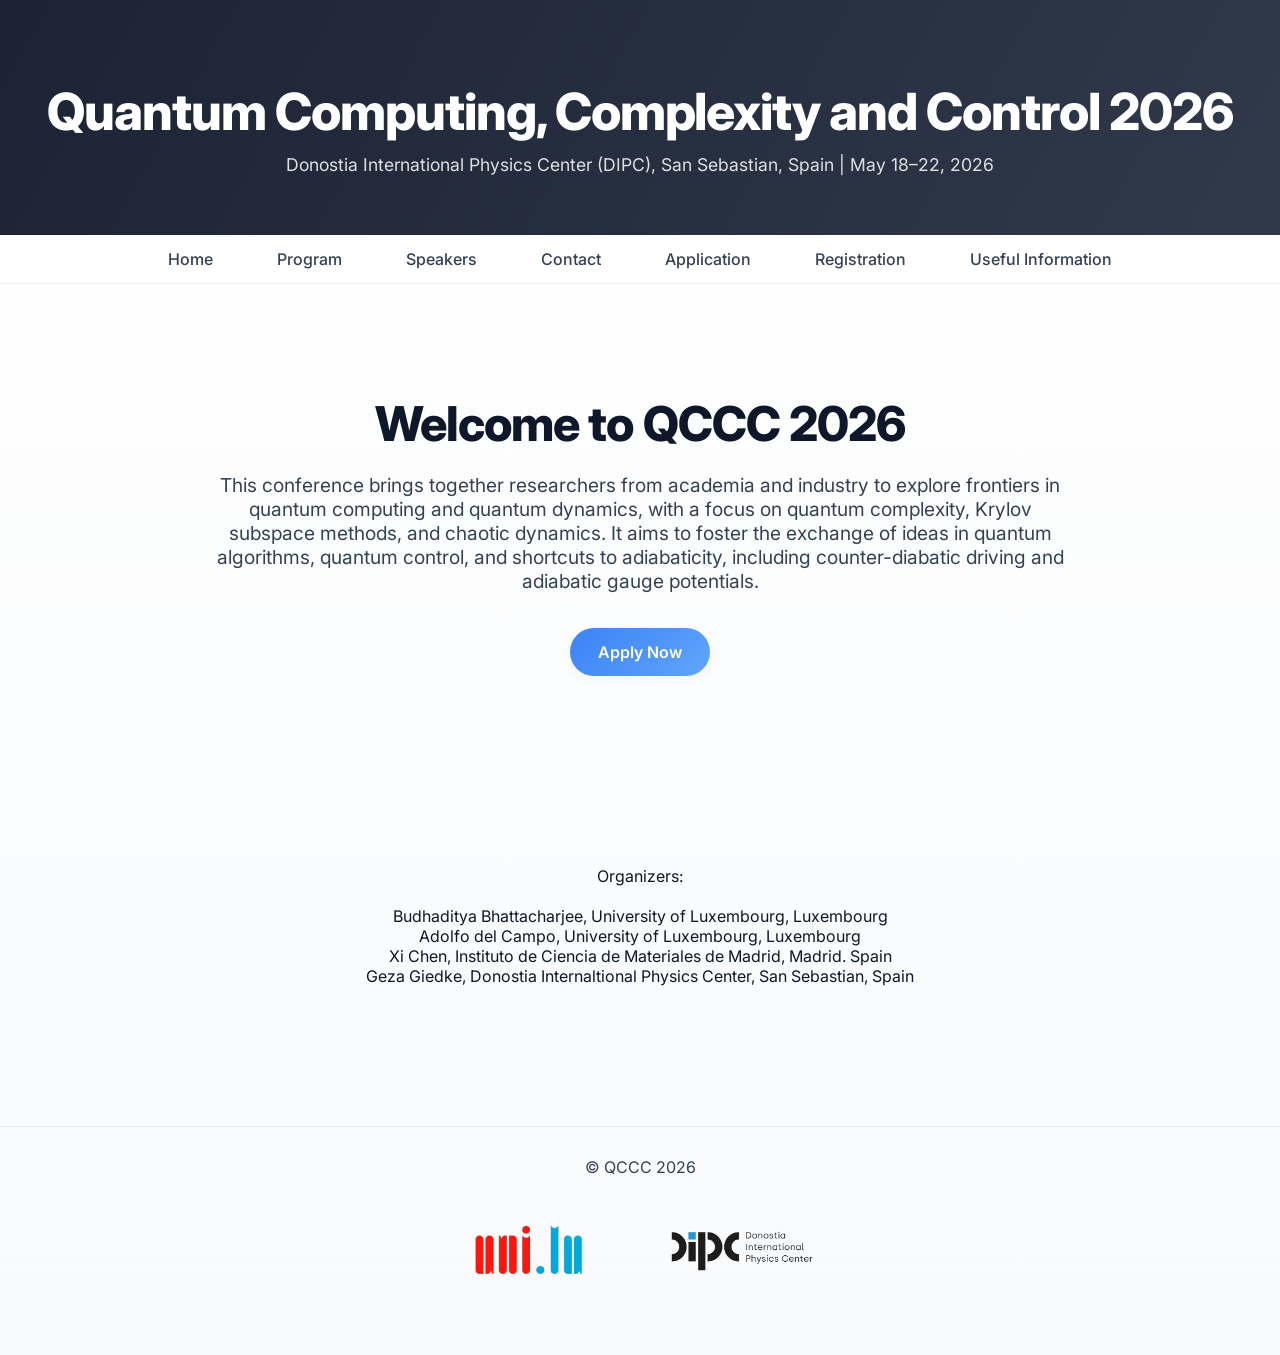
==== index.html @ 52e17d25 "Update index.html" ====
<!DOCTYPE html>
<html>
<head>
<title>Quantum Computing, Complexity and Control 2026</title>
<link rel="stylesheet" href="css/style.css">
</head>

<body>

<header>
<h1>Quantum Computing, Complexity and Control 2026</h1>
<p>Donostia International Physics Center (DIPC), San Sebastian, Spain | May 18–22, 2026</p>
</header>

<nav>
    <a href="index.html">Home</a>
    <a href="program.html">Program</a>
    <a href="speakers.html">Speakers</a>
    <a href="contact.html">Contact</a>
    <a href="application.html">Application</a>
    <a href="registration.html">Registration</a>
    <a href="useful-info.html">Useful Information</a>
</nav>

<section class="hero">
<h1>Welcome to QCCC 2026</h1>

<p style="text-align: center">
This conference brings together researchers from academia and industry to explore frontiers in quantum computing and quantum dynamics, with a focus on quantum complexity, Krylov subspace methods, and chaotic dynamics. 
It aims to foster the exchange of ideas in quantum algorithms, quantum control, and shortcuts to adiabaticity, including counter-diabatic driving and adiabatic gauge potentials.
</p>

<a href="application.html" class="btn">Apply Now</a>
</section>

<br>
<br>
<div class="container">
    <p style = "text-align: center">Organizers:</p>
    <br>
    <ul style = "text-align: center;list-style:none">
        <li> Budhaditya Bhattacharjee, University of Luxembourg, Luxembourg</li>
        <li> Adolfo del Campo, University of Luxembourg, Luxembourg</li>
        <li> Xi Chen, Instituto de Ciencia de Materiales de Madrid, Madrid. Spain </li>
        <li> Geza Giedke, Donostia Internaltional Physics Center, San Sebastian, Spain</li>
    </ul>
</div>

<footer>
© QCCC 2026
<div> 
    <img src="img/unilu.png" alt="University of Luxembourg" width= "200", height= "auto" style="vertical-align:middle">

    <img src="img/dipc.png" alt="Donostia International Physics Center" width= "200", height= "auto" style="vertical-align:middle">

</div>

</footer>

</body>
</html>
---- css/style.css ----
@import url('https://fonts.googleapis.com/css2?family=Inter:wght@300;400;500;600;700;900&display=swap');

:root {

    /* Modern neutral + accent palette */
    --bg: #f8fafc;
    --surface: rgba(255,255,255,0.7);
    --surface-solid: #ffffff;

    --primary: #0f172a;
    --secondary: #334155;

    --accent: #3b82f6;
    --accent-soft: #60a5fa;

    --border: rgba(0,0,0,0.06);

    --shadow-sm: 0 4px 12px rgba(0,0,0,0.04);
    --shadow-md: 0 8px 24px rgba(0,0,0,0.06);
    --shadow-lg: 0 20px 50px rgba(0,0,0,0.08);

    --radius-sm: 10px;
    --radius-md: 16px;
    --radius-lg: 22px;

}

/* RESET */

* {
    margin: 0;
    padding: 0;
    box-sizing: border-box;
}

body {

    font-family: "Inter", sans-serif;
    background: linear-gradient(to bottom, #ffffff, var(--bg));
    color: var(--primary);

    -webkit-font-smoothing: antialiased;
}

/* HEADER */

header {

    background:
        linear-gradient(120deg, rgba(15,23,42,0.95), rgba(30,41,59,0.92));

    color: white;

    padding: 80px 20px 60px 20px;

    text-align: center;

}

header h1 {

    font-size: clamp(2.2rem, 4vw, 3.2rem);

    font-weight: 800;

    letter-spacing: -0.02em;

    margin-bottom: 12px;
}

header p {

    font-size: 1.1rem;

    opacity: 0.85;

}

/* NAVBAR */

nav {

    position: sticky;

    top: 0;

    z-index: 1000;

    backdrop-filter: blur(12px);

    background: rgba(255,255,255,0.75);

    border-bottom: 1px solid var(--border);

    padding: 14px;

    text-align: center;

}

nav a {

    color: var(--secondary);

    margin: 0 16px;

    text-decoration: none;

    font-weight: 500;

    padding: 8px 14px;

    border-radius: var(--radius-sm);

    transition: all 0.25s ease;

}

nav a:hover {

    background: rgba(59,130,246,0.08);

    color: var(--accent);

}

/* HERO */

.hero {

    padding: 110px 20px 90px 20px;

    text-align: center;

    max-width: 900px;

    margin: auto;

}

.hero h1 {

    font-size: clamp(2rem, 4vw, 3rem);

    font-weight: 800;

    letter-spacing: -0.02em;

    margin-bottom: 20px;

}

.hero p {

    font-size: 1.2rem;

    color: var(--secondary);

    margin-bottom: 35px;

}

/* BUTTON */

.btn {

    display: inline-block;

    padding: 14px 28px;

    border-radius: 999px;

    background: linear-gradient(
        135deg,
        var(--accent),
        var(--accent-soft)
    );

    color: white;

    text-decoration: none;

    font-weight: 600;

    transition: all 0.25s ease;

    box-shadow: var(--shadow-sm);

}

.btn:hover {

    transform: translateY(-2px);

    box-shadow: var(--shadow-md);

}

/* CONTAINER */

.container {

    max-width: 1100px;

    margin: auto;

    padding: 60px 20px;

}

/* SPEAKER CARDS */

.speaker-grid {

    display: grid;

    grid-template-columns: repeat(auto-fit, minmax(260px, 1fr));

    gap: 26px;

}

.speaker {

    background: var(--surface-solid);

    padding: 28px;

    border-radius: var(--radius-md);

    border: 1px solid var(--border);

    box-shadow: var(--shadow-sm);

    transition: all 0.25s ease;

}

.speaker:hover {

    transform: translateY(-6px);

    box-shadow: var(--shadow-lg);

}

.speaker img {

    width: 90px;

    height: 90px;

    border-radius: 50%;

    margin-bottom: 14px;

}

/* TABLE */

table {

    width: 100%;

    border-collapse: collapse;

    background: var(--surface-solid);

    border-radius: var(--radius-md);

    overflow: hidden;

    box-shadow: var(--shadow-sm);

}

th {

    text-align: left;

    padding: 16px;

    font-weight: 600;

    background: rgba(59,130,246,0.08);

}

td {

    padding: 16px;

    border-top: 1px solid var(--border);

}

tr:hover {

    background: rgba(59,130,246,0.04);

}

/* FORM */

form {

    background: var(--surface-solid);

    padding: 32px;

    border-radius: var(--radius-md);

    border: 1px solid var(--border);

    box-shadow: var(--shadow-sm);

}

input,
textarea {

    width: 100%;

    padding: 12px 14px;

    border-radius: var(--radius-sm);

    border: 1px solid var(--border);

    margin-bottom: 18px;

    font-family: inherit;

    transition: all 0.2s ease;

}

input:focus,
textarea:focus {

    outline: none;

    border-color: var(--accent);

    box-shadow: 0 0 0 3px rgba(59,130,246,0.1);

}

/* FOOTER */

footer {

    margin-top: 80px;

    padding: 30px;

    text-align: center;

    color: var(--secondary);

    border-top: 1px solid var(--border);

}

/* RESPONSIVE */

@media (max-width: 768px) {

    .hero {

        padding: 70px 20px;

    }

}
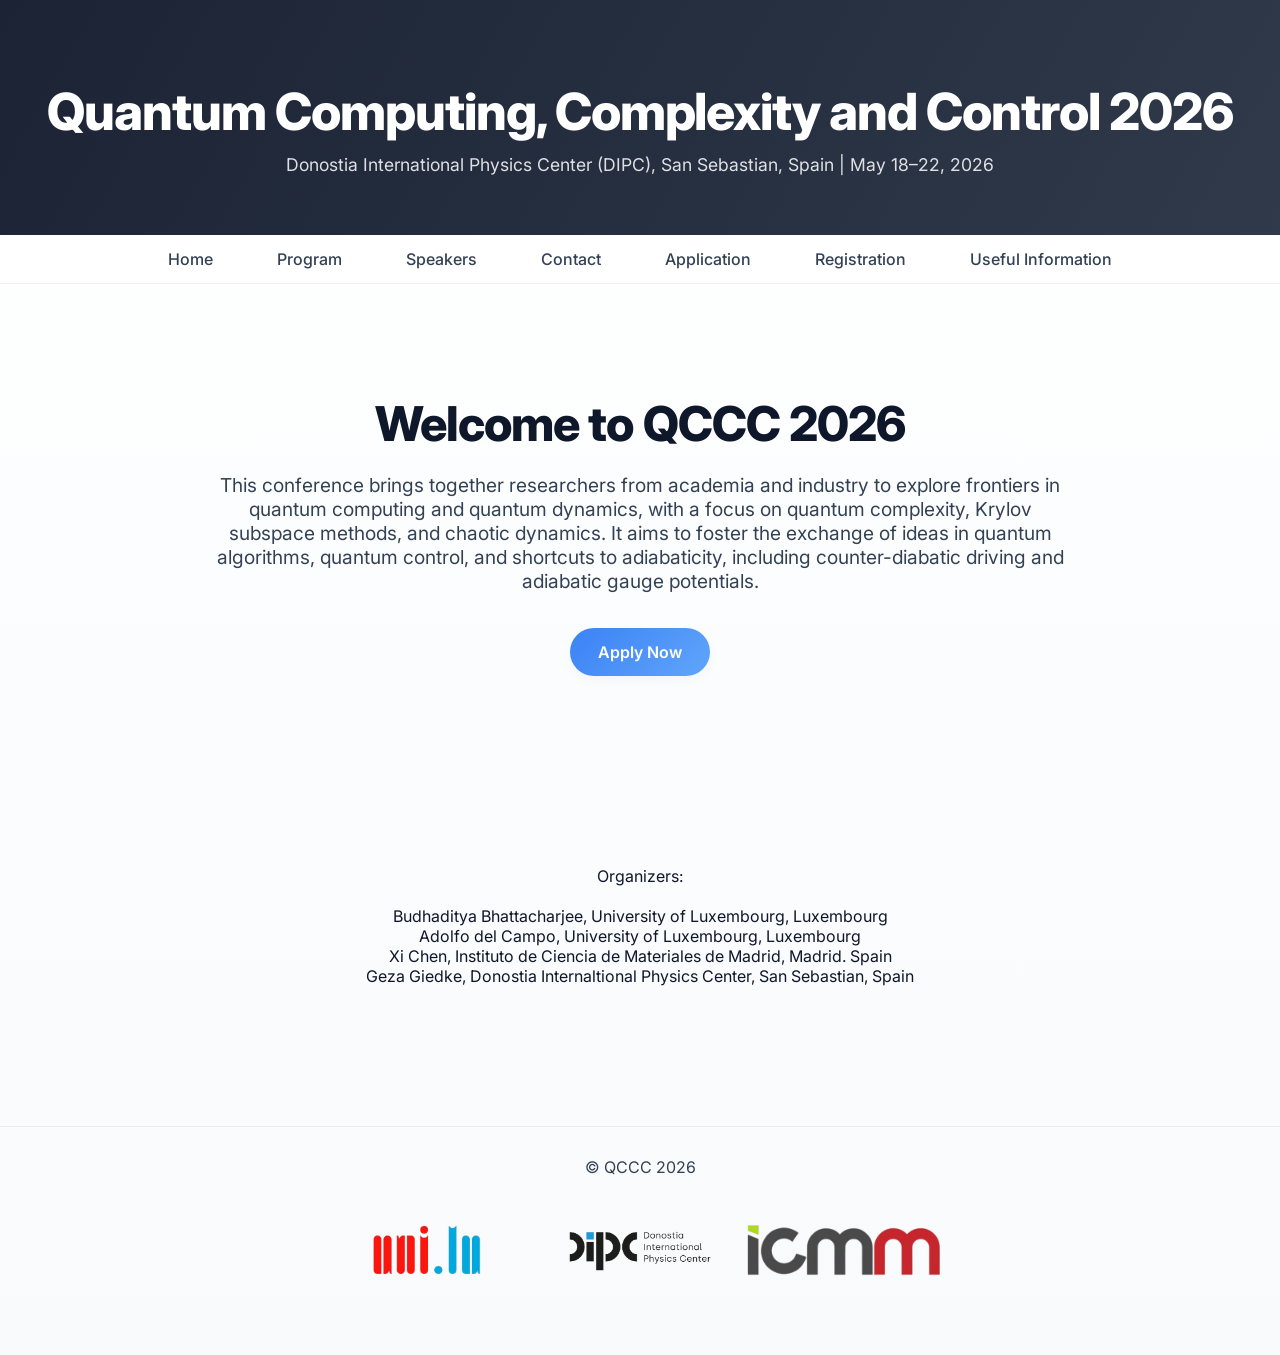
==== commit b576a7f3: "Update index.html" ====
--- a/index.html
+++ b/index.html
@@ -53,6 +53,8 @@
 
     <img src="img/dipc.png" alt="Donostia International Physics Center" width= "200", height= "auto" style="vertical-align:middle">
 
+    <img src="icmm-logo.png" alt=" Madrid Institute of Materials Science" width= "200", height= "auto" style="vertical-align:middle">
+
 </div>
 
 </footer>
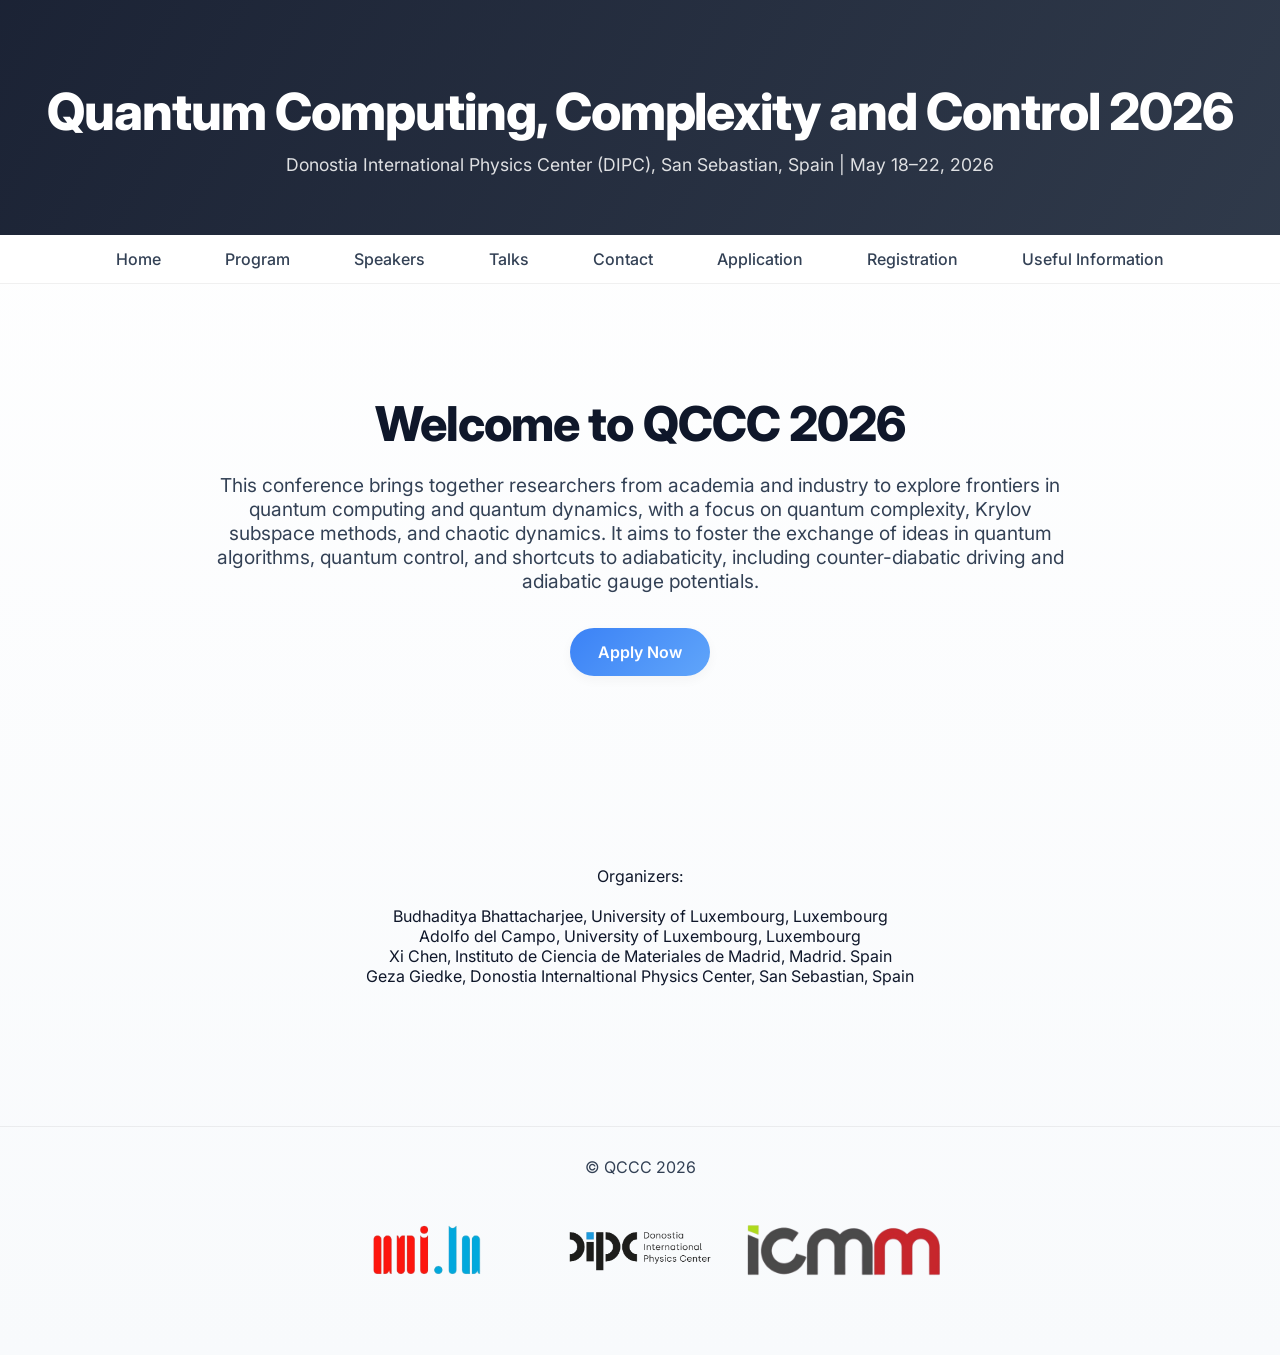
==== commit f199bdc6: "Update index.html" ====
--- a/index.html
+++ b/index.html
@@ -16,6 +16,7 @@
     <a href="index.html">Home</a>
     <a href="program.html">Program</a>
     <a href="speakers.html">Speakers</a>
+    <a href="Talks.html">Talks</a>
     <a href="contact.html">Contact</a>
     <a href="application.html">Application</a>
     <a href="registration.html">Registration</a>
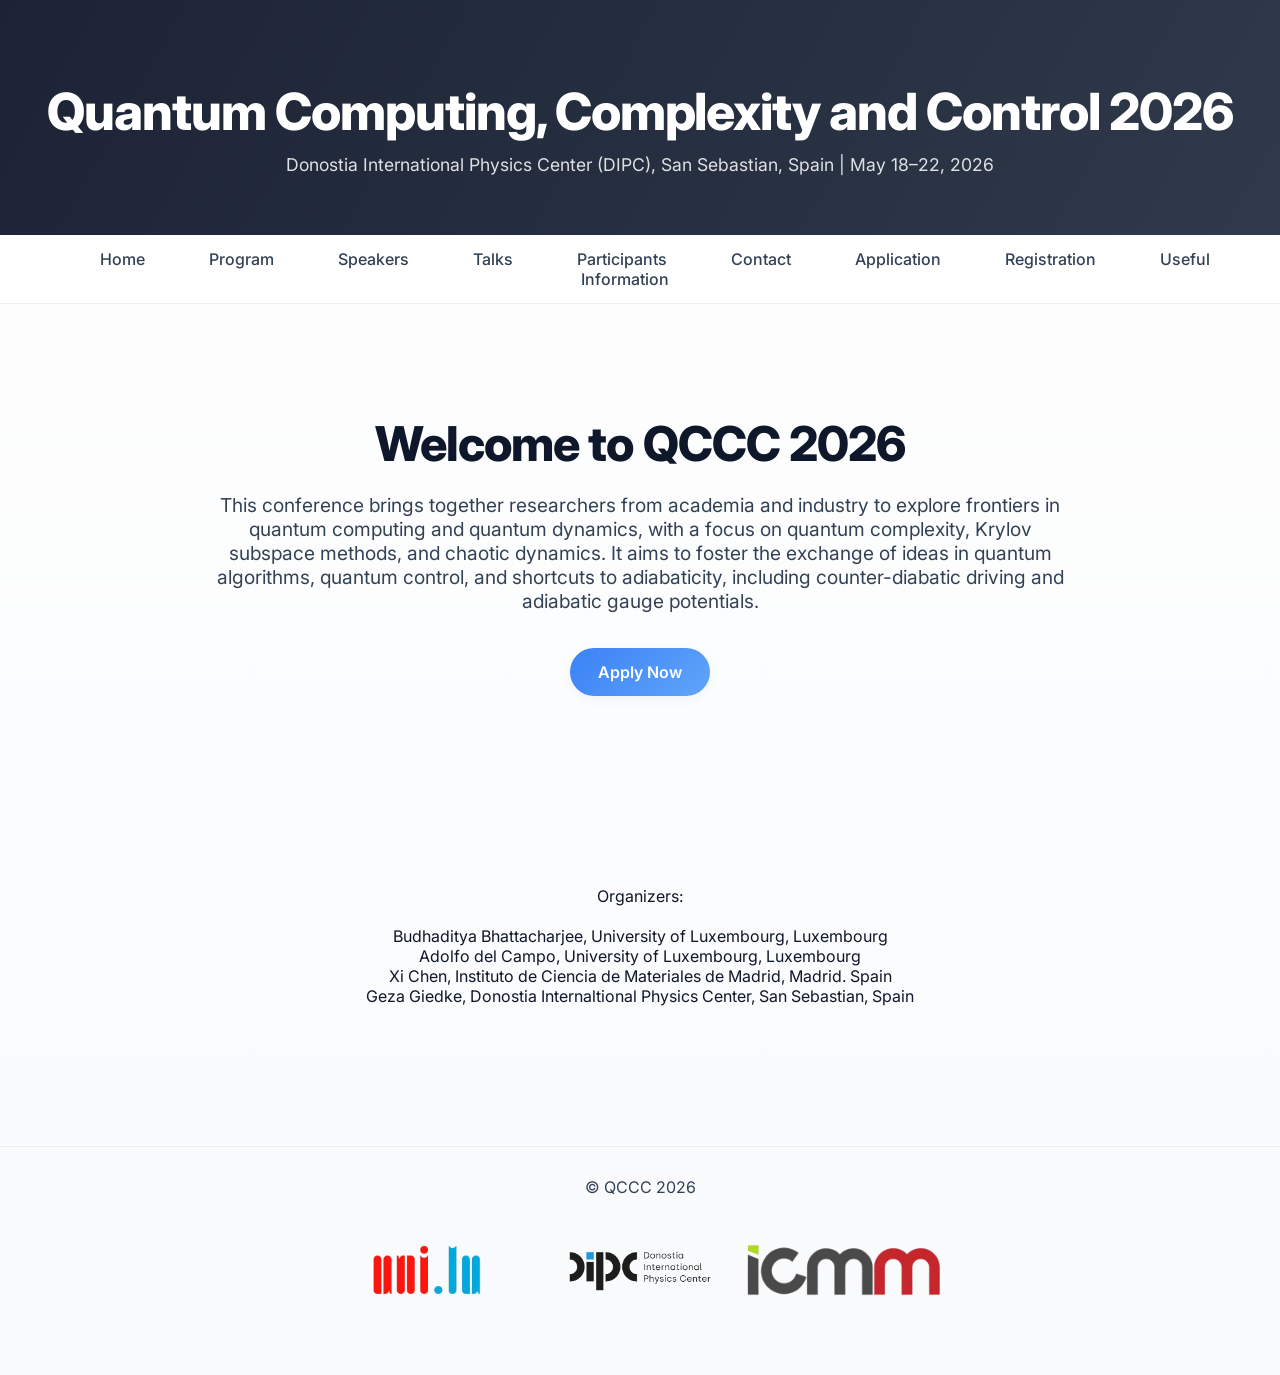
==== commit 435e0e22: "Update index.html" ====
--- a/index.html
+++ b/index.html
@@ -17,6 +17,7 @@
     <a href="program.html">Program</a>
     <a href="speakers.html">Speakers</a>
     <a href="Talks.html">Talks</a>
+    <a href="participants.html">Participants</a>
     <a href="contact.html">Contact</a>
     <a href="application.html">Application</a>
     <a href="registration.html">Registration</a>
--- a/css/style.css
+++ b/css/style.css
@@ -31,6 +31,11 @@
     margin: 0;
     padding: 0;
     box-sizing: border-box;
+}
+
+main {
+  padding-left: 2rem;
+  padding-right: 2rem;
 }
 
 body {
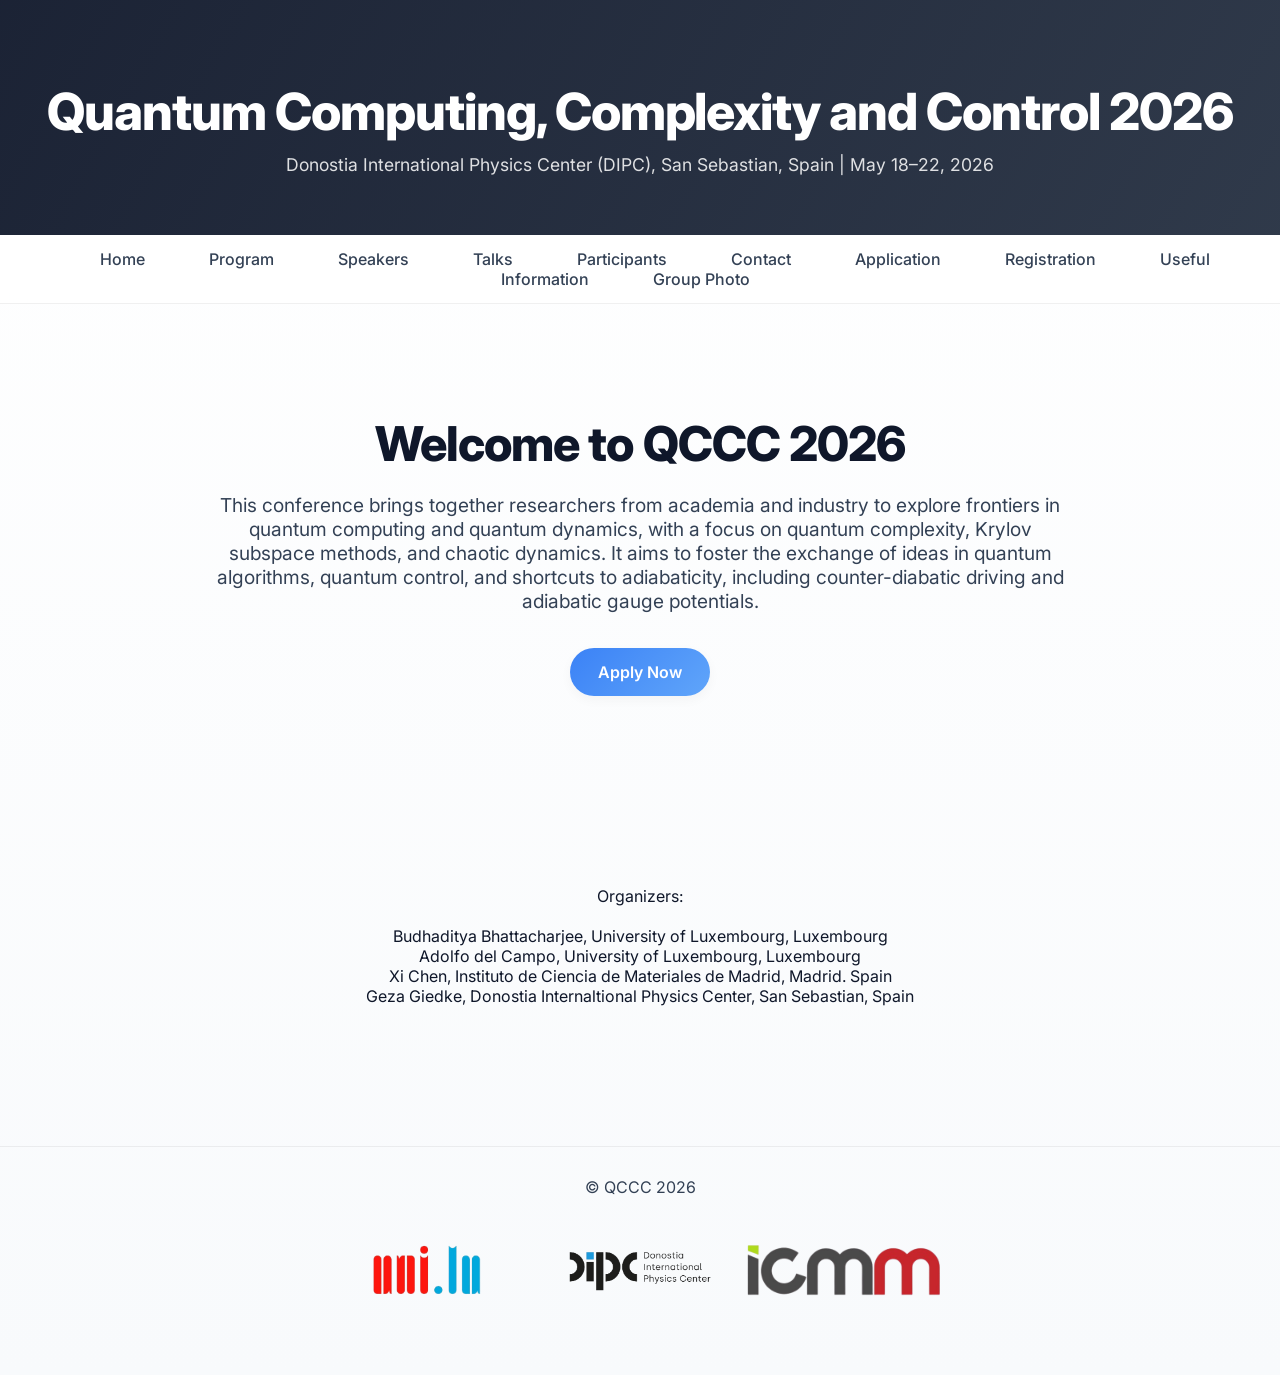
==== commit ee3ac61a: "Update index.html" ====
--- a/index.html
+++ b/index.html
@@ -22,6 +22,7 @@
     <a href="application.html">Application</a>
     <a href="registration.html">Registration</a>
     <a href="useful-info.html">Useful Information</a>
+    <a href="photo.html">Group Photo</a>
 </nav>
 
 <section class="hero">
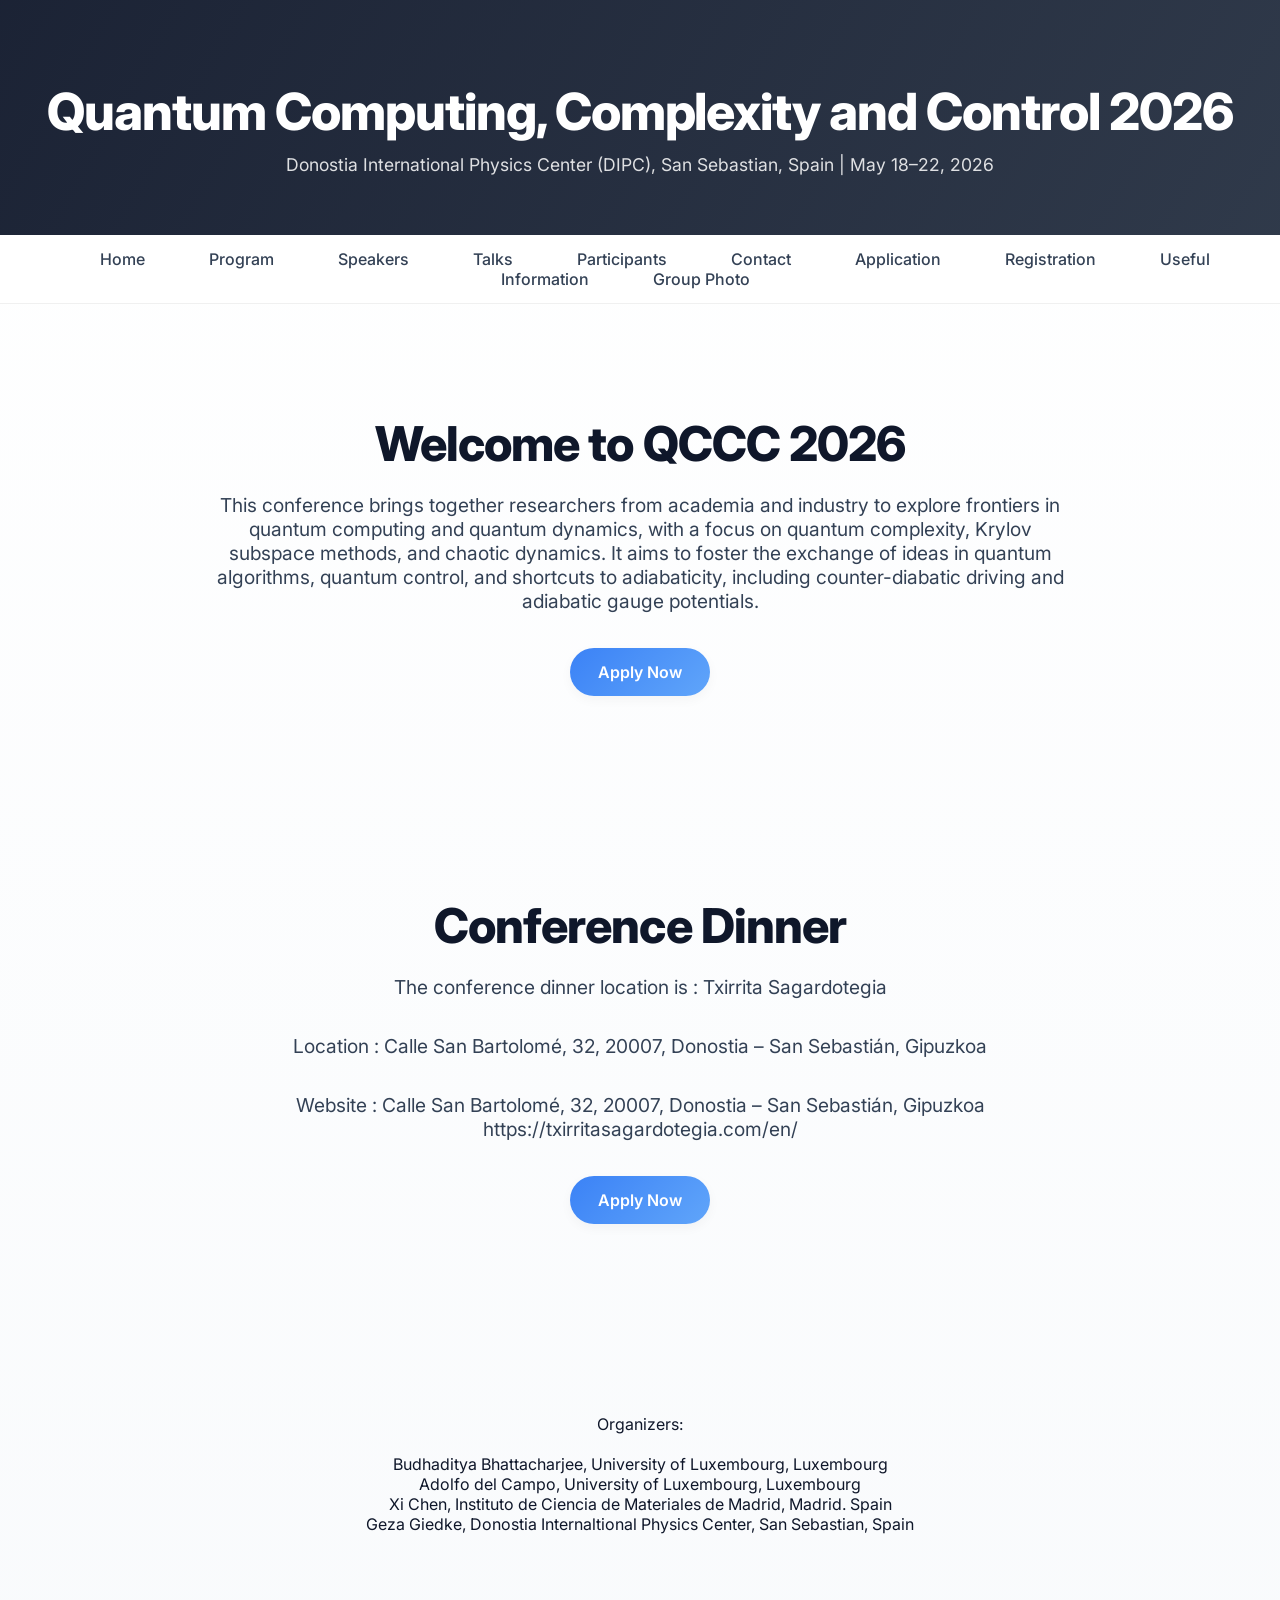
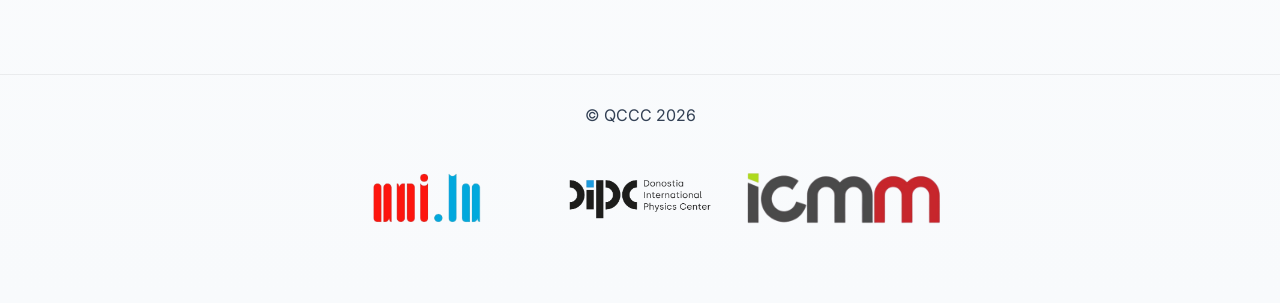
==== commit e17ec6b2: "Update index.html" ====
--- a/index.html
+++ b/index.html
@@ -36,6 +36,26 @@
 <a href="application.html" class="btn">Apply Now</a>
 </section>
 
+
+<section class="hero">
+<h1>Conference Dinner</h1>
+
+<p style="text-align: center">
+The conference dinner location is : Txirrita Sagardotegia
+</p>
+
+<p style="text-align: center">
+Location : Calle San Bartolomé, 32, 20007, Donostia – San Sebastián, Gipuzkoa
+</p>
+
+<p style="text-align: center">
+Website : Calle San Bartolomé, 32, 20007, Donostia – San Sebastián, Gipuzkoa
+https://txirritasagardotegia.com/en/
+</p>
+
+<a href="application.html" class="btn">Apply Now</a>
+</section>
+
 <br>
 <br>
 <div class="container">
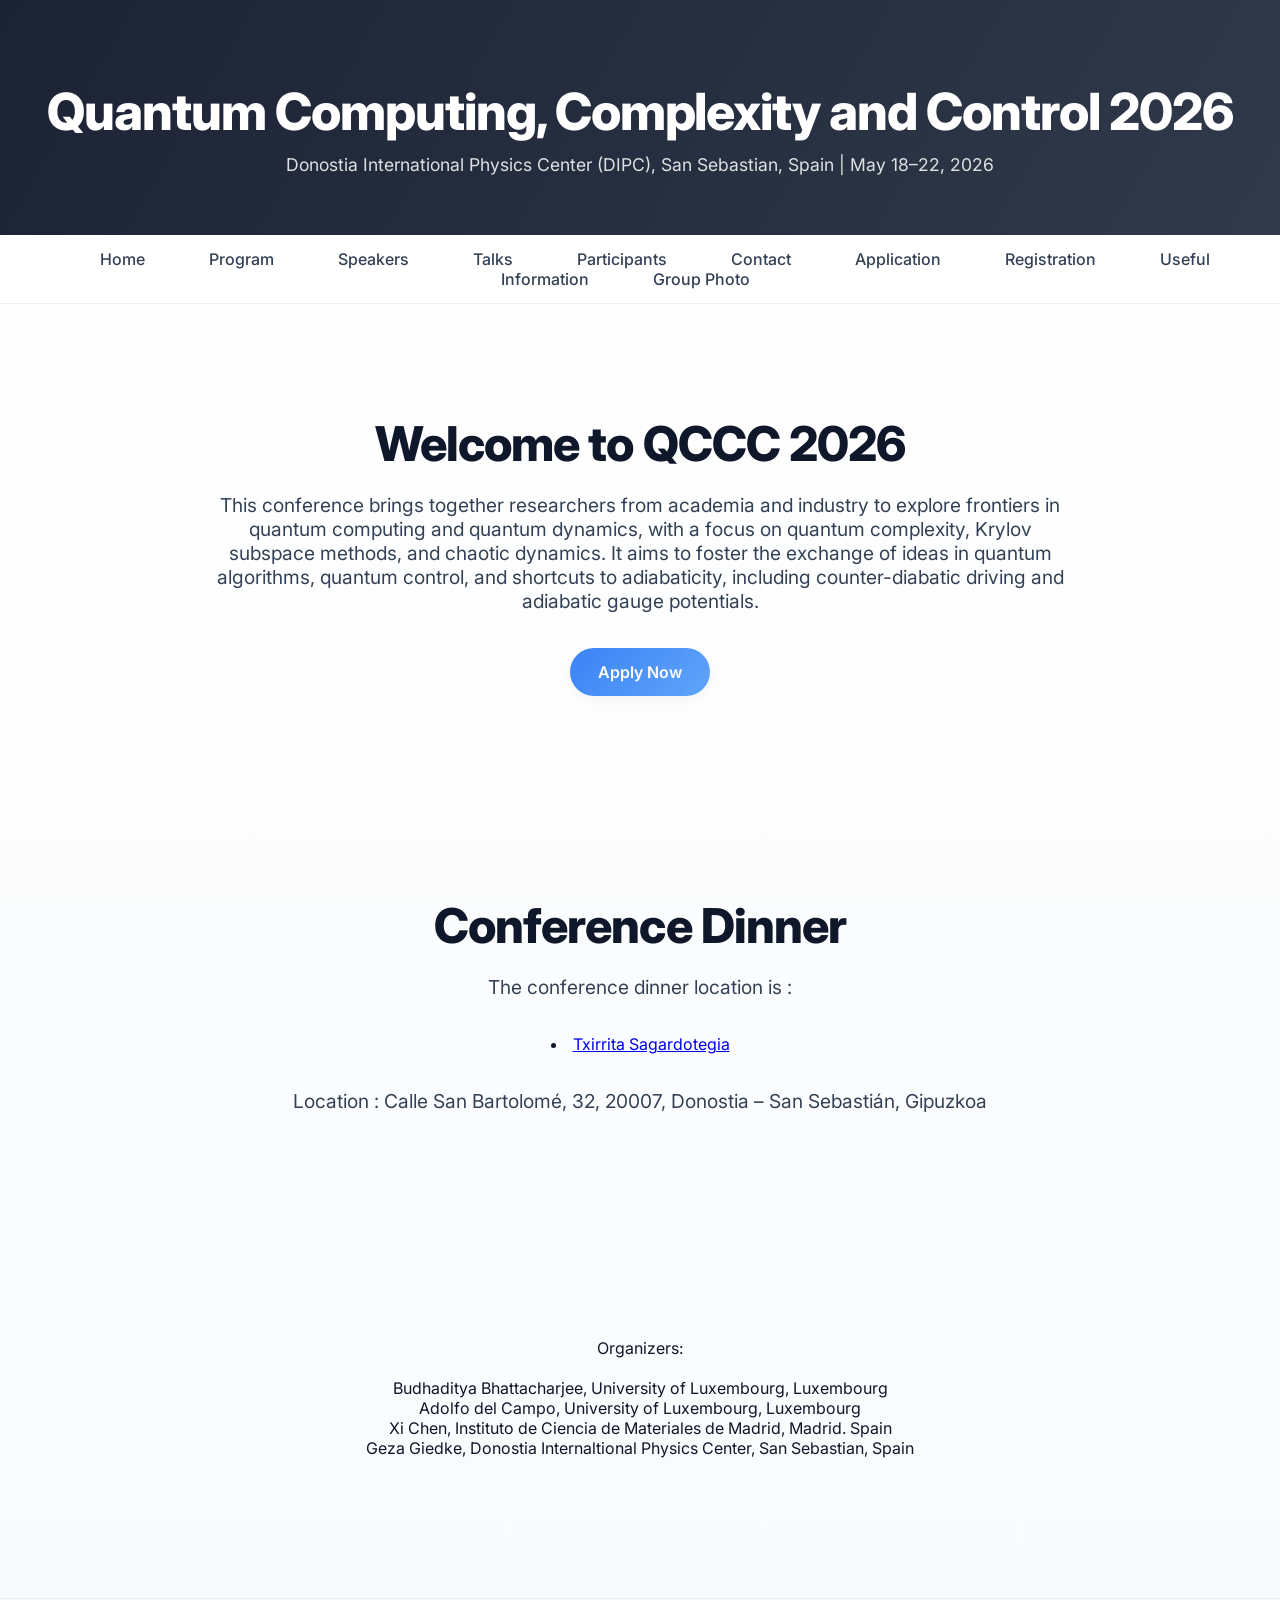
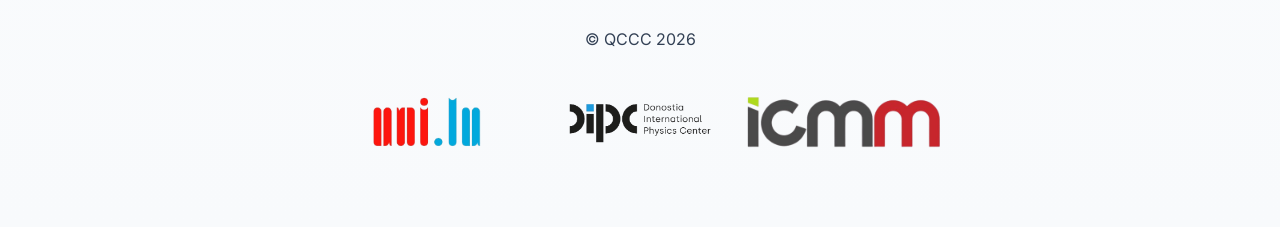
==== commit ae64b0b4: "Update index.html" ====
--- a/index.html
+++ b/index.html
@@ -41,19 +41,12 @@
 <h1>Conference Dinner</h1>
 
 <p style="text-align: center">
-The conference dinner location is : Txirrita Sagardotegia
+The conference dinner location is : <li><a href="https://txirritasagardotegia.com/en/" target="_blank">Txirrita Sagardotegia</a></li>
 </p>
 
 <p style="text-align: center">
 Location : Calle San Bartolomé, 32, 20007, Donostia – San Sebastián, Gipuzkoa
 </p>
-
-<p style="text-align: center">
-Website : Calle San Bartolomé, 32, 20007, Donostia – San Sebastián, Gipuzkoa
-https://txirritasagardotegia.com/en/
-</p>
-
-<a href="application.html" class="btn">Apply Now</a>
 </section>
 
 <br>
